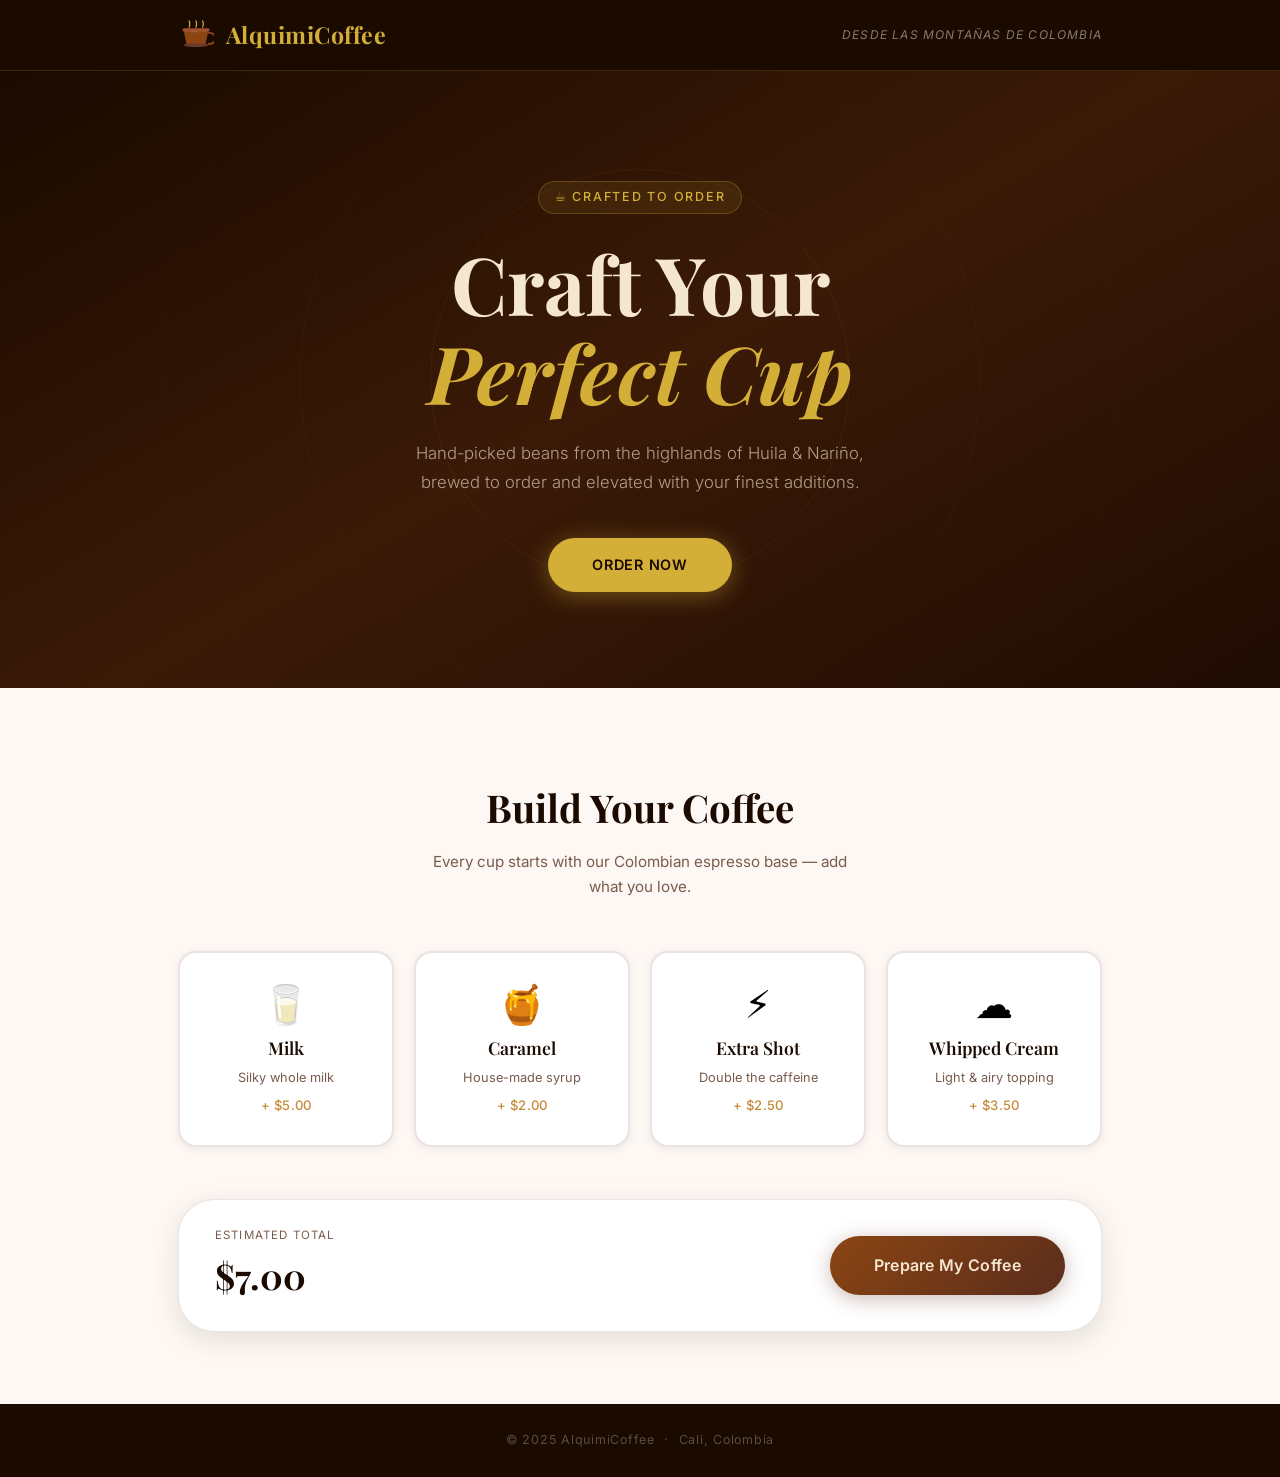
==== AlquimiCoffee/alquimicoffee/ui/index.html @ 3b7c65fd "Add ui generated code" ====
<!DOCTYPE html>
<html lang="en">
<head>
  <meta charset="UTF-8" />
  <meta name="viewport" content="width=device-width, initial-scale=1.0" />
  <title>AlquimiCoffee — Colombian Craft Coffee</title>
  <link rel="preconnect" href="https://fonts.googleapis.com" />
  <link rel="preconnect" href="https://fonts.gstatic.com" crossorigin />
  <link href="https://fonts.googleapis.com/css2?family=Playfair+Display:ital,wght@0,400;0,600;0,700;1,400&family=Inter:wght@300;400;500;600&display=swap" rel="stylesheet" />
  <link rel="stylesheet" href="css/styles.css" />
</head>
<body>
  <div class="page-wrapper">

    <!-- ── HEADER ─────────────────────────────────── -->
    <header class="site-header">
      <div class="container header-inner">
        <div class="brand">
          <img src="assets/logo.svg" alt="AlquimiCoffee logo" class="brand-icon" />
          <span class="brand-name">AlquimiCoffee</span>
        </div>
        <p class="brand-origin">Desde las montañas de Colombia</p>
      </div>
    </header>

    <!-- ── HERO ───────────────────────────────────── -->
    <section class="hero">
      <div class="hero-rings" aria-hidden="true">
        <span class="ring ring-1"></span>
        <span class="ring ring-2"></span>
        <span class="ring ring-3"></span>
      </div>
      <div class="container hero-content">
        <p class="hero-label">☕ Crafted to order</p>
        <h1 class="hero-title">Craft Your<br /><em>Perfect Cup</em></h1>
        <p class="hero-subtitle">
          Hand-picked beans from the highlands of Huila &amp; Nariño,<br />
          brewed to order and elevated with your finest additions.
        </p>
        <a href="#order" class="btn-hero">Order Now</a>
      </div>
    </section>

    <!-- ── ORDER SECTION ──────────────────────────── -->
    <section class="order-section" id="order">
      <div class="container">

        <div class="section-header">
          <h2 class="section-title">Build Your Coffee</h2>
          <p class="section-sub">Every cup starts with our Colombian espresso base — add what you love.</p>
        </div>

        <div class="ingredients-grid">

          <button class="ingredient-card" data-ingredient="milk" data-cost="5.00" aria-pressed="false">
            <span class="ingredient-icon">🥛</span>
            <h3 class="ingredient-name">Milk</h3>
            <p class="ingredient-desc">Silky whole milk</p>
            <span class="ingredient-price">+ $5.00</span>
            <span class="check-badge" aria-hidden="true">✓</span>
          </button>

          <button class="ingredient-card" data-ingredient="caramel" data-cost="2.00" aria-pressed="false">
            <span class="ingredient-icon">🍯</span>
            <h3 class="ingredient-name">Caramel</h3>
            <p class="ingredient-desc">House-made syrup</p>
            <span class="ingredient-price">+ $2.00</span>
            <span class="check-badge" aria-hidden="true">✓</span>
          </button>

          <button class="ingredient-card" data-ingredient="extra_shot" data-cost="2.50" aria-pressed="false">
            <span class="ingredient-icon">⚡</span>
            <h3 class="ingredient-name">Extra Shot</h3>
            <p class="ingredient-desc">Double the caffeine</p>
            <span class="ingredient-price">+ $2.50</span>
            <span class="check-badge" aria-hidden="true">✓</span>
          </button>

          <button class="ingredient-card" data-ingredient="whipped_cream" data-cost="3.50" aria-pressed="false">
            <span class="ingredient-icon">☁️</span>
            <h3 class="ingredient-name">Whipped Cream</h3>
            <p class="ingredient-desc">Light &amp; airy topping</p>
            <span class="ingredient-price">+ $3.50</span>
            <span class="check-badge" aria-hidden="true">✓</span>
          </button>

        </div>

        <!-- Price bar + CTA -->
        <div class="order-footer">
          <div class="price-summary">
            <span class="price-label">Estimated Total</span>
            <span class="price-value" id="livePrice">$7.00</span>
          </div>
          <button class="btn-order" id="orderBtn">
            <span class="btn-label">Prepare My Coffee</span>
            <span class="btn-spinner" hidden></span>
          </button>
        </div>

      </div>
    </section>

    <!-- ── RESULT ──────────────────────────────────── -->
    <section class="result-section" id="resultSection" aria-live="polite" hidden>
      <div class="container">
        <div class="receipt-card" id="receiptCard">
          <div class="receipt-top-notch" aria-hidden="true"></div>

          <div class="receipt-header">
            <span class="receipt-icon">✓</span>
            <h2 class="receipt-title">Your Coffee is Ready!</h2>
          </div>

          <div class="receipt-body">
            <p class="receipt-drink" id="receiptDrink">—</p>
          </div>

          <div class="receipt-footer">
            <span class="receipt-total-label">Total</span>
            <span class="receipt-total-value" id="receiptCost">—</span>
          </div>

          <button class="btn-new" id="newOrderBtn">Start a New Order</button>
        </div>
      </div>
    </section>

    <!-- ── FOOTER ─────────────────────────────────── -->
    <footer class="site-footer">
      <div class="container">
        <p>© 2025 AlquimiCoffee &nbsp;·&nbsp; Cali, Colombia</p>
      </div>
    </footer>

  </div><!-- /page-wrapper -->

  <script src="js/app.js"></script>
</body>
</html>
---- AlquimiCoffee/alquimicoffee/ui/css/styles.css ----
/* ─────────────────────────────────────────────────────────────
   AlquimiCoffee UI  –  Colombian Craft Coffee
   ───────────────────────────────────────────────────────────── */

/* ── RESET ───────────────────────────────────────────────── */
*, *::before, *::after { box-sizing: border-box; margin: 0; padding: 0; }
button { font: inherit; border: none; background: none; cursor: pointer; }
a      { text-decoration: none; }

/* ── DESIGN TOKENS ───────────────────────────────────────── */
:root {
  /* palette */
  --espresso:    #1a0a00;
  --dark-roast:  #2d1505;
  --coffee:      #6b3a2a;
  --saddle:      #8b4513;
  --caramel:     #c68b3a;
  --gold:        #d4af37;
  --gold-light:  #e8c84a;
  --cream:       #f5e6d0;
  --milk:        #fdf8f3;
  --text:        #1a0a00;
  --text-muted:  #7a5c4e;
  --border:      rgba(107, 58, 42, 0.14);

  /* type */
  --serif: 'Playfair Display', Georgia, serif;
  --sans:  'Inter', system-ui, sans-serif;

  /* shape */
  --r-sm: 10px;
  --r-md: 18px;
  --r-lg: 26px;
  --r-xl: 36px;

  /* shadow */
  --sh-sm: 0 2px 10px rgba(26, 10, 0, 0.07);
  --sh-md: 0 8px 28px rgba(26, 10, 0, 0.11);
  --sh-lg: 0 20px 56px rgba(26, 10, 0, 0.18);

  /* motion */
  --ease: cubic-bezier(0.4, 0, 0.2, 1);
  --t:    0.25s;
}

/* ── BASE ────────────────────────────────────────────────── */
html {
  scroll-behavior: smooth;
  font-size: 16px;
}

body {
  font-family: var(--sans);
  color: var(--text);
  background: var(--milk);
  line-height: 1.65;
  -webkit-font-smoothing: antialiased;
}

.container {
  max-width: 980px;
  margin: 0 auto;
  padding: 0 28px;
}

/* ── HEADER ──────────────────────────────────────────────── */
.site-header {
  position: sticky;
  top: 0;
  z-index: 50;
  background: var(--espresso);
  border-bottom: 1px solid rgba(212, 175, 55, 0.18);
  backdrop-filter: blur(8px);
}

.header-inner {
  display: flex;
  align-items: center;
  justify-content: space-between;
  padding-top: 16px;
  padding-bottom: 16px;
  flex-wrap: wrap;
  gap: 6px;
}

.brand {
  display: flex;
  align-items: center;
  gap: 12px;
}

.brand-icon {
  width: 36px;
  height: 36px;
  flex-shrink: 0;
}

.brand-name {
  font-family: var(--serif);
  font-size: 1.45rem;
  font-weight: 700;
  color: var(--gold);
  letter-spacing: 0.02em;
}

.brand-origin {
  font-size: 0.75rem;
  color: rgba(245, 230, 208, 0.5);
  letter-spacing: 0.1em;
  text-transform: uppercase;
  font-style: italic;
}

/* ── HERO ────────────────────────────────────────────────── */
.hero {
  position: relative;
  overflow: hidden;
  background: linear-gradient(150deg, var(--espresso) 0%, #3b1a07 50%, #1f0c03 100%);
  padding: 110px 0 96px;
  text-align: center;
}

/* Decorative concentric rings */
.hero-rings {
  position: absolute;
  inset: 0;
  pointer-events: none;
}

.ring {
  position: absolute;
  border-radius: 50%;
  border: 1px solid rgba(212, 175, 55, 0.07);
  top: 50%;
  left: 50%;
  transform: translate(-50%, -50%);
}

.ring-1 { width: 420px; height: 420px; }
.ring-2 { width: 680px; height: 680px; border-color: rgba(212, 175, 55, 0.04); }
.ring-3 { width: 960px; height: 960px; border-color: rgba(212, 175, 55, 0.025); }

.hero-content {
  position: relative;
  z-index: 1;
}

.hero-label {
  display: inline-block;
  font-size: 0.78rem;
  font-weight: 500;
  letter-spacing: 0.14em;
  text-transform: uppercase;
  color: var(--gold);
  background: rgba(212, 175, 55, 0.1);
  border: 1px solid rgba(212, 175, 55, 0.25);
  padding: 5px 16px;
  border-radius: 100px;
  margin-bottom: 24px;
}

.hero-title {
  font-family: var(--serif);
  font-size: clamp(3rem, 7vw, 5rem);
  font-weight: 700;
  color: var(--cream);
  line-height: 1.12;
  margin-bottom: 22px;
}

.hero-title em {
  font-style: italic;
  color: var(--gold);
}

.hero-subtitle {
  font-size: 1.05rem;
  color: rgba(245, 230, 208, 0.65);
  font-weight: 300;
  max-width: 460px;
  margin: 0 auto 40px;
  line-height: 1.75;
}

.btn-hero {
  display: inline-block;
  padding: 15px 44px;
  background: var(--gold);
  color: var(--espresso);
  font-family: var(--sans);
  font-weight: 600;
  font-size: 0.9rem;
  letter-spacing: 0.05em;
  text-transform: uppercase;
  border-radius: 100px;
  box-shadow: 0 4px 24px rgba(212, 175, 55, 0.4);
  transition: background var(--t) var(--ease),
              transform  var(--t) var(--ease),
              box-shadow var(--t) var(--ease);
}

.btn-hero:hover {
  background: var(--gold-light);
  transform: translateY(-2px);
  box-shadow: 0 8px 32px rgba(212, 175, 55, 0.5);
}

.btn-hero:active { transform: translateY(0); }

/* ── ORDER SECTION ───────────────────────────────────────── */
.order-section {
  padding: 88px 0 72px;
}

.section-header {
  text-align: center;
  margin-bottom: 52px;
}

.section-title {
  font-family: var(--serif);
  font-size: 2.4rem;
  font-weight: 700;
  color: var(--espresso);
  margin-bottom: 10px;
}

.section-sub {
  font-size: 0.95rem;
  color: var(--text-muted);
  max-width: 440px;
  margin: 0 auto;
}

/* ── INGREDIENT CARDS ────────────────────────────────────── */
.ingredients-grid {
  display: grid;
  grid-template-columns: repeat(4, 1fr);
  gap: 20px;
  margin-bottom: 52px;
}

.ingredient-card {
  position: relative;
  display: flex;
  flex-direction: column;
  align-items: center;
  text-align: center;
  gap: 7px;
  padding: 32px 18px 28px;
  background: #fff;
  border: 2px solid var(--border);
  border-radius: var(--r-md);
  box-shadow: var(--sh-sm);
  transition: border-color var(--t) var(--ease),
              box-shadow   var(--t) var(--ease),
              transform    var(--t) var(--ease),
              background   var(--t) var(--ease);
  outline: none;
  user-select: none;
  overflow: hidden;
}

.ingredient-card::before {
  content: '';
  position: absolute;
  inset: 0;
  background: linear-gradient(135deg, rgba(212,175,55,0.06) 0%, transparent 60%);
  opacity: 0;
  transition: opacity var(--t) var(--ease);
}

.ingredient-card:hover {
  border-color: rgba(212, 175, 55, 0.45);
  box-shadow: var(--sh-md);
  transform: translateY(-4px);
}

.ingredient-card:hover::before { opacity: 1; }

.ingredient-card:focus-visible {
  outline: 2px solid var(--gold);
  outline-offset: 3px;
}

/* Selected state */
.ingredient-card[aria-pressed="true"] {
  border-color: var(--gold);
  background: #fffbef;
  box-shadow: 0 0 0 4px rgba(212, 175, 55, 0.12), var(--sh-md);
  transform: translateY(-4px);
}

.ingredient-card[aria-pressed="true"]::before { opacity: 1; }

/* Check badge (visible when selected) */
.check-badge {
  position: absolute;
  top: 10px;
  right: 10px;
  width: 22px;
  height: 22px;
  background: var(--gold);
  color: var(--espresso);
  font-size: 0.65rem;
  font-weight: 700;
  border-radius: 50%;
  display: flex;
  align-items: center;
  justify-content: center;
  opacity: 0;
  transform: scale(0.6);
  transition: opacity var(--t) var(--ease), transform var(--t) var(--ease);
}

.ingredient-card[aria-pressed="true"] .check-badge {
  opacity: 1;
  transform: scale(1);
}

.ingredient-icon {
  font-size: 2.4rem;
  line-height: 1;
  margin-bottom: 2px;
}

.ingredient-name {
  font-family: var(--serif);
  font-size: 1.1rem;
  font-weight: 600;
  color: var(--espresso);
}

.ingredient-desc {
  font-size: 0.8rem;
  color: var(--text-muted);
  line-height: 1.4;
}

.ingredient-price {
  font-size: 0.82rem;
  font-weight: 500;
  color: var(--caramel);
  margin-top: 2px;
  letter-spacing: 0.02em;
}

.ingredient-card[aria-pressed="true"] .ingredient-price {
  color: var(--saddle);
  font-weight: 600;
}

/* ── ORDER FOOTER ────────────────────────────────────────── */
.order-footer {
  display: flex;
  align-items: center;
  justify-content: space-between;
  gap: 24px;
  background: #fff;
  border: 1px solid var(--border);
  border-radius: var(--r-xl);
  padding: 26px 36px;
  box-shadow: var(--sh-md);
  flex-wrap: wrap;
}

.price-summary {
  display: flex;
  flex-direction: column;
  gap: 2px;
}

.price-label {
  font-size: 0.72rem;
  text-transform: uppercase;
  letter-spacing: 0.1em;
  color: var(--text-muted);
}

.price-value {
  font-family: var(--serif);
  font-size: 2.2rem;
  font-weight: 700;
  color: var(--espresso);
  transition: color 0.15s;
}

.btn-order {
  display: inline-flex;
  align-items: center;
  gap: 10px;
  padding: 16px 44px;
  background: linear-gradient(135deg, var(--saddle) 0%, #5a2d1c 100%);
  color: var(--cream);
  font-family: var(--sans);
  font-weight: 600;
  font-size: 1rem;
  letter-spacing: 0.02em;
  border-radius: 100px;
  box-shadow: 0 4px 20px rgba(107, 58, 42, 0.35);
  transition: opacity var(--t) var(--ease),
              transform var(--t) var(--ease),
              box-shadow var(--t) var(--ease);
  flex-shrink: 0;
}

.btn-order:hover {
  opacity: 0.9;
  transform: translateY(-2px);
  box-shadow: 0 8px 28px rgba(107, 58, 42, 0.45);
}

.btn-order:active { transform: translateY(0); }

.btn-order:disabled {
  opacity: 0.6;
  cursor: not-allowed;
  transform: none;
}

/* Loading spinner */
.btn-spinner {
  width: 18px;
  height: 18px;
  border: 2.5px solid rgba(245, 230, 208, 0.3);
  border-top-color: var(--cream);
  border-radius: 50%;
  animation: spin 0.65s linear infinite;
  flex-shrink: 0;
}

@keyframes spin {
  to { transform: rotate(360deg); }
}

/* ── RESULT SECTION ──────────────────────────────────────── */
.result-section {
  padding: 0 0 88px;
  animation: slideUp 0.45s var(--ease) both;
}

@keyframes slideUp {
  from { opacity: 0; transform: translateY(36px); }
  to   { opacity: 1; transform: translateY(0); }
}

.receipt-card {
  position: relative;
  max-width: 540px;
  margin: 0 auto;
  background: var(--espresso);
  border-radius: var(--r-lg);
  padding: 52px 44px 44px;
  text-align: center;
  box-shadow: var(--sh-lg);
  overflow: hidden;
}

/* Gold top accent bar */
.receipt-top-notch {
  position: absolute;
  top: 0; left: 0; right: 0;
  height: 4px;
  background: linear-gradient(90deg, var(--gold), var(--gold-light), var(--gold));
}

.receipt-header {
  margin-bottom: 32px;
}

.receipt-icon {
  display: inline-flex;
  align-items: center;
  justify-content: center;
  width: 60px;
  height: 60px;
  background: var(--gold);
  color: var(--espresso);
  font-size: 1.4rem;
  font-weight: 700;
  border-radius: 50%;
  margin-bottom: 18px;
  box-shadow: 0 0 0 8px rgba(212, 175, 55, 0.1);
  animation: popIn 0.4s var(--ease) 0.1s both;
}

@keyframes popIn {
  from { transform: scale(0.5); opacity: 0; }
  to   { transform: scale(1);   opacity: 1; }
}

.receipt-title {
  font-family: var(--serif);
  font-size: 1.75rem;
  font-weight: 700;
  color: var(--cream);
}

.receipt-body {
  border-top: 1px solid rgba(245, 230, 208, 0.1);
  border-bottom: 1px solid rgba(245, 230, 208, 0.1);
  padding: 22px 0;
  margin-bottom: 22px;
}

.receipt-drink {
  font-family: var(--serif);
  font-size: 1.15rem;
  font-style: italic;
  color: rgba(245, 230, 208, 0.8);
  line-height: 1.55;
}

.receipt-footer {
  display: flex;
  justify-content: space-between;
  align-items: baseline;
  margin-bottom: 32px;
}

.receipt-total-label {
  font-size: 0.75rem;
  text-transform: uppercase;
  letter-spacing: 0.1em;
  color: rgba(245, 230, 208, 0.4);
}

.receipt-total-value {
  font-family: var(--serif);
  font-size: 2.2rem;
  font-weight: 700;
  color: var(--gold);
}

.btn-new {
  padding: 10px 30px;
  border: 1.5px solid rgba(212, 175, 55, 0.35);
  border-radius: 100px;
  color: rgba(245, 230, 208, 0.6);
  font-size: 0.85rem;
  letter-spacing: 0.03em;
  transition: border-color var(--t) var(--ease),
              color        var(--t) var(--ease);
}

.btn-new:hover {
  border-color: var(--gold);
  color: var(--gold);
}

/* ── FOOTER ──────────────────────────────────────────────── */
.site-footer {
  background: var(--espresso);
  padding: 26px 0;
  text-align: center;
}

.site-footer p {
  font-size: 0.78rem;
  color: rgba(245, 230, 208, 0.3);
  letter-spacing: 0.06em;
}

/* ── TOAST ───────────────────────────────────────────────── */
.toast {
  position: fixed;
  bottom: 28px;
  left: 50%;
  transform: translateX(-50%) translateY(80px);
  background: #c0392b;
  color: #fff;
  padding: 12px 26px;
  border-radius: 100px;
  font-size: 0.88rem;
  font-weight: 500;
  z-index: 200;
  pointer-events: none;
  white-space: nowrap;
  box-shadow: 0 4px 20px rgba(0, 0, 0, 0.25);
  transition: transform 0.32s var(--ease);
}

.toast.show {
  transform: translateX(-50%) translateY(0);
}

/* ── RESPONSIVE ──────────────────────────────────────────── */
@media (max-width: 800px) {
  .ingredients-grid {
    grid-template-columns: repeat(2, 1fr);
    gap: 16px;
  }
}

@media (max-width: 540px) {
  .hero { padding: 80px 0 72px; }
  .hero-subtitle { display: none; }

  .order-section  { padding: 64px 0 56px; }
  .section-title  { font-size: 1.9rem; }

  .ingredients-grid { grid-template-columns: repeat(2, 1fr); gap: 12px; }
  .ingredient-card  { padding: 24px 12px 20px; }
  .ingredient-icon  { font-size: 2rem; }

  .order-footer   { flex-direction: column; text-align: center; padding: 22px 24px; }
  .btn-order      { width: 100%; justify-content: center; }

  .receipt-card   { padding: 40px 24px 36px; }
  .brand-origin   { display: none; }
}
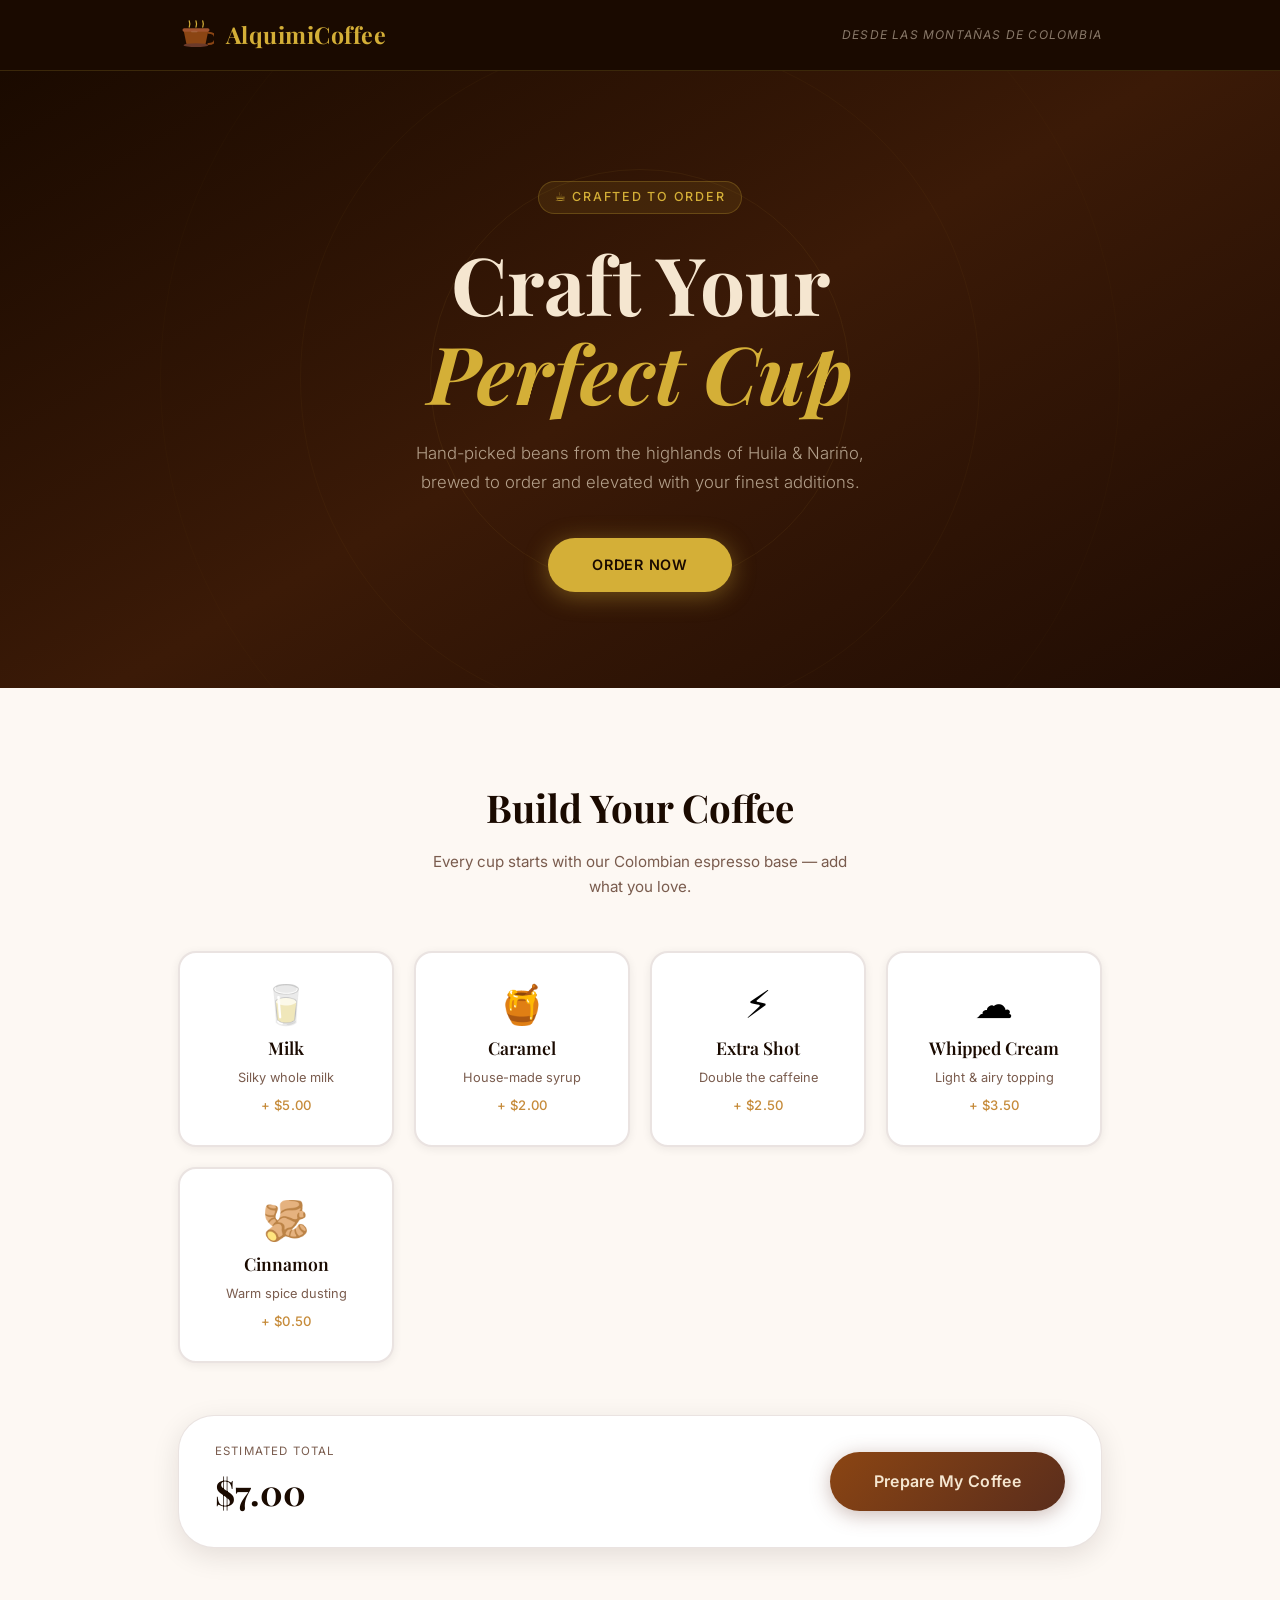
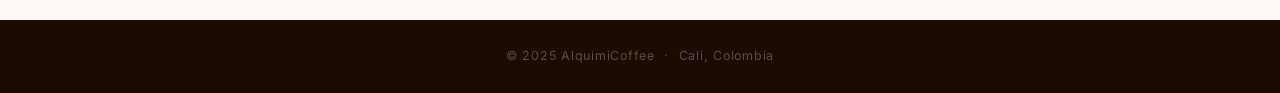
==== commit 51879e6c: "Add cinnamon decorator" ====
--- a/AlquimiCoffee/alquimicoffee/ui/index.html
+++ b/AlquimiCoffee/alquimicoffee/ui/index.html
@@ -84,6 +84,14 @@
             <span class="check-badge" aria-hidden="true">✓</span>
           </button>
 
+          <button class="ingredient-card" data-ingredient="cinnamon" data-cost="0.50" aria-pressed="false">
+            <span class="ingredient-icon">🫚</span>
+            <h3 class="ingredient-name">Cinnamon</h3>
+            <p class="ingredient-desc">Warm spice dusting</p>
+            <span class="ingredient-price">+ $0.50</span>
+            <span class="check-badge" aria-hidden="true">✓</span>
+          </button>
+
         </div>
 
         <!-- Price bar + CTA -->
